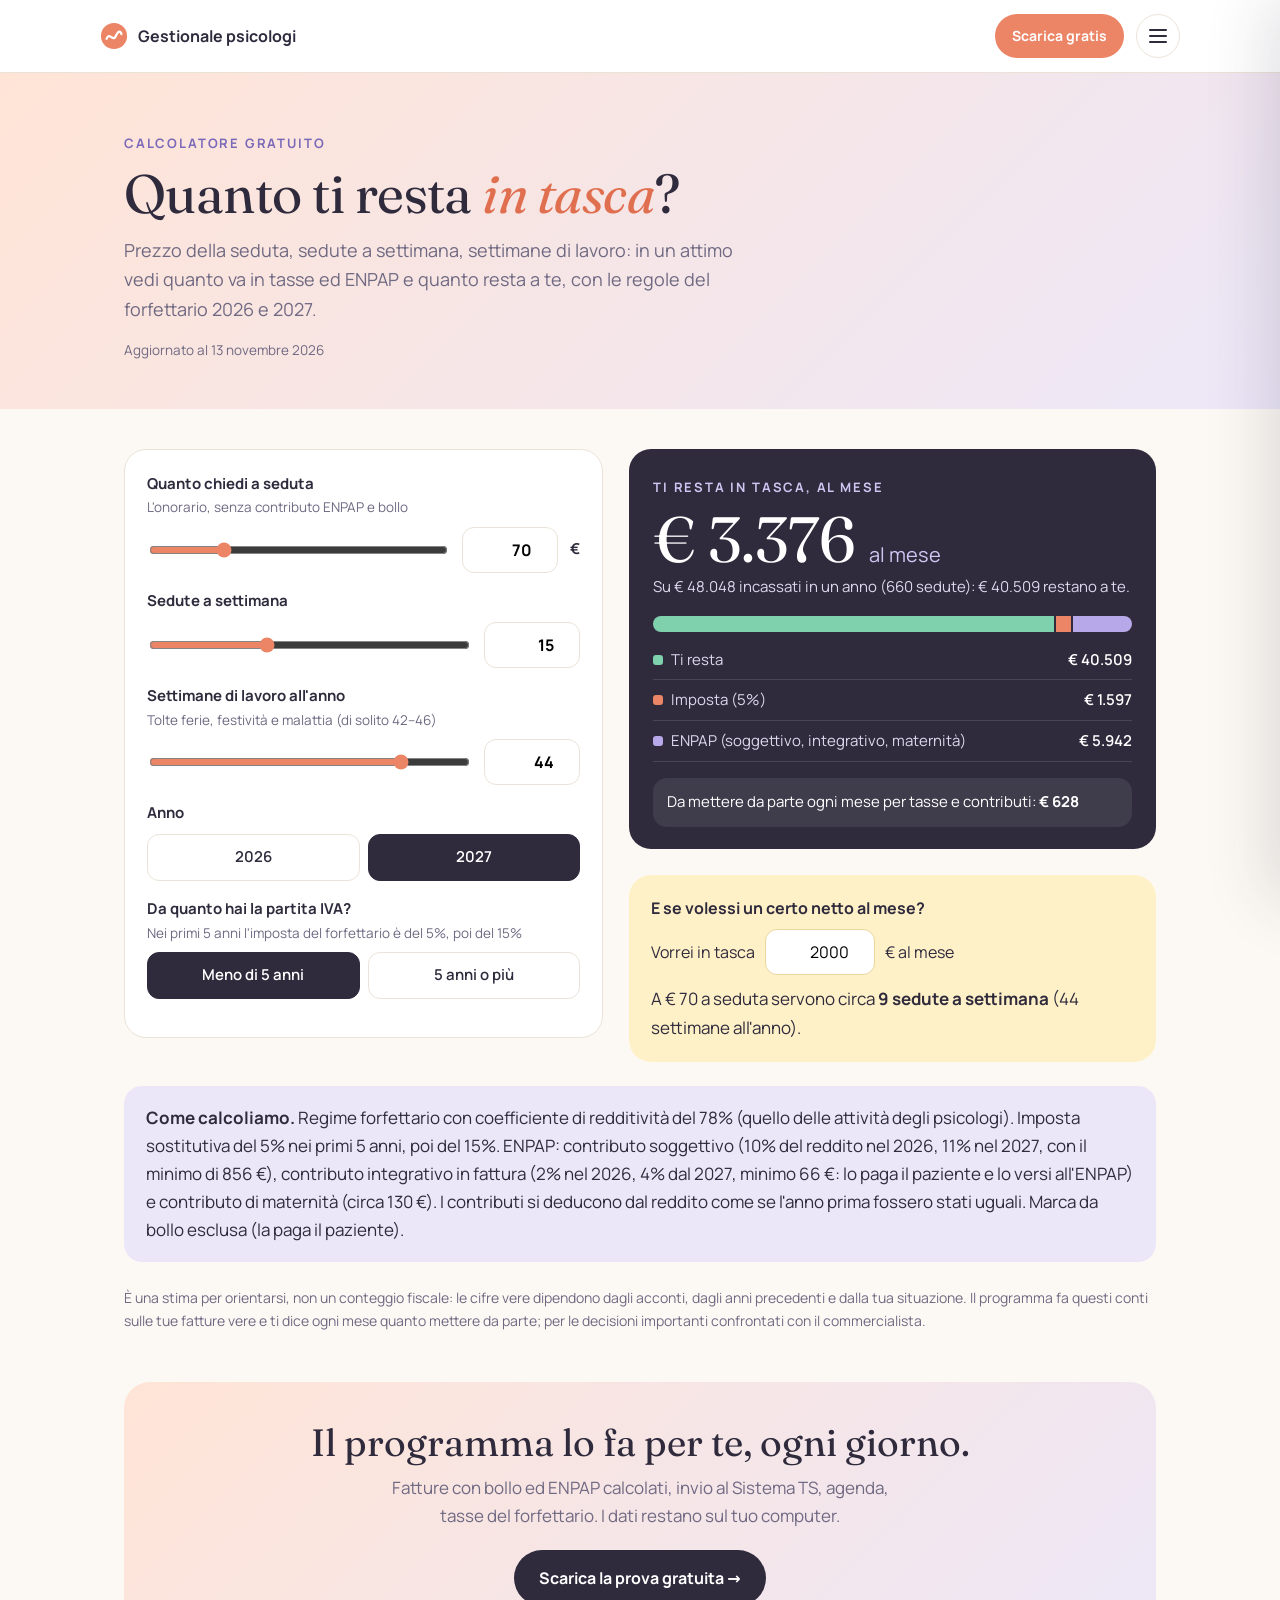
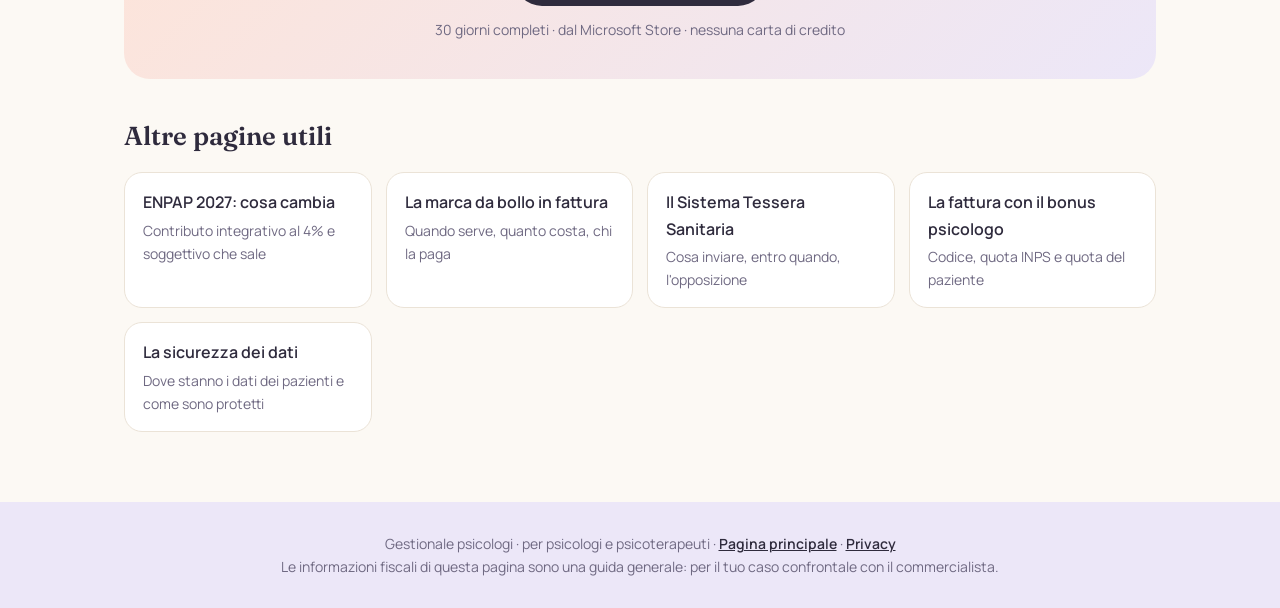
==== calcolatore.html @ 25205aee "Video, calcolatore, guide, sicurezza dei dati, bollino Microsoft Store" ====
<!doctype html>
<html lang="it">
<head>
<meta charset="utf-8">
<meta name="viewport" content="width=device-width, initial-scale=1">
<title>Quanto ti resta in tasca? Il calcolatore del forfettario per psicologi — Gestionale psicologi</title>
<meta name="description" content="Calcola in un minuto quanto ti resta al mese con il regime forfettario: imposta, ENPAP 2026 e 2027 (integrativo al 4%), da mettere da parte ogni mese.">
<link rel="canonical" href="https://paolocampanella1990-lab.github.io/calcolatore.html">
<meta property="og:type" content="article"><meta property="og:site_name" content="Gestionale psicologi"><meta property="og:locale" content="it_IT">
<meta property="og:title" content="Quanto ti resta in tasca? Il calcolatore del forfettario per psicologi"><meta property="og:description" content="Calcola in un minuto quanto ti resta al mese con il regime forfettario: imposta, ENPAP 2026 e 2027 (integrativo al 4%), da mettere da parte ogni mese.">
<meta property="og:url" content="https://paolocampanella1990-lab.github.io/calcolatore.html"><meta property="og:image" content="https://paolocampanella1990-lab.github.io/anteprima.jpg"><meta name="twitter:card" content="summary_large_image">
<link rel="icon" href="favicon.svg" type="image/svg+xml"><link rel="icon" href="favicon-32.png" sizes="32x32" type="image/png"><link rel="apple-touch-icon" href="apple-touch-icon.png">
<meta name="theme-color" content="#fcf9f4">
<script type="application/ld+json">{"@context": "https://schema.org", "@type": "WebApplication", "name": "Quanto ti resta in tasca? Il calcolatore del forfettario per psicologi", "description": "Calcola in un minuto quanto ti resta al mese con il regime forfettario: imposta, ENPAP 2026 e 2027 (integrativo al 4%), da mettere da parte ogni mese.", "inLanguage": "it-IT", "url": "https://paolocampanella1990-lab.github.io/calcolatore.html"}</script>
<style>
@font-face {
  font-family: 'Fraunces';
  font-style: italic;
  font-weight: 400;
  font-display: swap;
  src: url(fraunces-italic-latin-ext.woff2) format('woff2');
  unicode-range: U+0100-02BA, U+02BD-02C5, U+02C7-02CC, U+02CE-02D7, U+02DD-02FF, U+0304, U+0308, U+0329, U+1D00-1DBF, U+1E00-1E9F, U+1EF2-1EFF, U+2020, U+20A0-20AB, U+20AD-20C4, U+2113, U+2C60-2C7F, U+A720-A7FF;
}
@font-face {
  font-family: 'Fraunces';
  font-style: italic;
  font-weight: 400;
  font-display: swap;
  src: url(fraunces-italic-latin.woff2) format('woff2');
  unicode-range: U+0000-00FF, U+0131, U+0152-0153, U+02BB-02BC, U+02C6, U+02DA, U+02DC, U+0304, U+0308, U+0329, U+2000-206F, U+20AC, U+2122, U+2191, U+2193, U+2212, U+2215, U+FEFF, U+FFFD;
}
@font-face {
  font-family: 'Fraunces';
  font-style: italic;
  font-weight: 600;
  font-display: swap;
  src: url(fraunces-italic-latin-ext.woff2) format('woff2');
  unicode-range: U+0100-02BA, U+02BD-02C5, U+02C7-02CC, U+02CE-02D7, U+02DD-02FF, U+0304, U+0308, U+0329, U+1D00-1DBF, U+1E00-1E9F, U+1EF2-1EFF, U+2020, U+20A0-20AB, U+20AD-20C4, U+2113, U+2C60-2C7F, U+A720-A7FF;
}
@font-face {
  font-family: 'Fraunces';
  font-style: italic;
  font-weight: 600;
  font-display: swap;
  src: url(fraunces-italic-latin.woff2) format('woff2');
  unicode-range: U+0000-00FF, U+0131, U+0152-0153, U+02BB-02BC, U+02C6, U+02DA, U+02DC, U+0304, U+0308, U+0329, U+2000-206F, U+20AC, U+2122, U+2191, U+2193, U+2212, U+2215, U+FEFF, U+FFFD;
}
@font-face {
  font-family: 'Fraunces';
  font-style: normal;
  font-weight: 400;
  font-display: swap;
  src: url(fraunces-normal-latin-ext.woff2) format('woff2');
  unicode-range: U+0100-02BA, U+02BD-02C5, U+02C7-02CC, U+02CE-02D7, U+02DD-02FF, U+0304, U+0308, U+0329, U+1D00-1DBF, U+1E00-1E9F, U+1EF2-1EFF, U+2020, U+20A0-20AB, U+20AD-20C4, U+2113, U+2C60-2C7F, U+A720-A7FF;
}
@font-face {
  font-family: 'Fraunces';
  font-style: normal;
  font-weight: 400;
  font-display: swap;
  src: url(fraunces-normal-latin.woff2) format('woff2');
  unicode-range: U+0000-00FF, U+0131, U+0152-0153, U+02BB-02BC, U+02C6, U+02DA, U+02DC, U+0304, U+0308, U+0329, U+2000-206F, U+20AC, U+2122, U+2191, U+2193, U+2212, U+2215, U+FEFF, U+FFFD;
}
@font-face {
  font-family: 'Fraunces';
  font-style: normal;
  font-weight: 600;
  font-display: swap;
  src: url(fraunces-normal-latin-ext.woff2) format('woff2');
  unicode-range: U+0100-02BA, U+02BD-02C5, U+02C7-02CC, U+02CE-02D7, U+02DD-02FF, U+0304, U+0308, U+0329, U+1D00-1DBF, U+1E00-1E9F, U+1EF2-1EFF, U+2020, U+20A0-20AB, U+20AD-20C4, U+2113, U+2C60-2C7F, U+A720-A7FF;
}
@font-face {
  font-family: 'Fraunces';
  font-style: normal;
  font-weight: 600;
  font-display: swap;
  src: url(fraunces-normal-latin.woff2) format('woff2');
  unicode-range: U+0000-00FF, U+0131, U+0152-0153, U+02BB-02BC, U+02C6, U+02DA, U+02DC, U+0304, U+0308, U+0329, U+2000-206F, U+20AC, U+2122, U+2191, U+2193, U+2212, U+2215, U+FEFF, U+FFFD;
}
@font-face {
  font-family: 'Manrope';
  font-style: normal;
  font-weight: 400;
  font-display: swap;
  src: url(manrope-normal-latin-ext.woff2) format('woff2');
  unicode-range: U+0100-02BA, U+02BD-02C5, U+02C7-02CC, U+02CE-02D7, U+02DD-02FF, U+0304, U+0308, U+0329, U+1D00-1DBF, U+1E00-1E9F, U+1EF2-1EFF, U+2020, U+20A0-20AB, U+20AD-20C4, U+2113, U+2C60-2C7F, U+A720-A7FF;
}
@font-face {
  font-family: 'Manrope';
  font-style: normal;
  font-weight: 400;
  font-display: swap;
  src: url(manrope-normal-latin.woff2) format('woff2');
  unicode-range: U+0000-00FF, U+0131, U+0152-0153, U+02BB-02BC, U+02C6, U+02DA, U+02DC, U+0304, U+0308, U+0329, U+2000-206F, U+20AC, U+2122, U+2191, U+2193, U+2212, U+2215, U+FEFF, U+FFFD;
}
@font-face {
  font-family: 'Manrope';
  font-style: normal;
  font-weight: 500;
  font-display: swap;
  src: url(manrope-normal-latin-ext.woff2) format('woff2');
  unicode-range: U+0100-02BA, U+02BD-02C5, U+02C7-02CC, U+02CE-02D7, U+02DD-02FF, U+0304, U+0308, U+0329, U+1D00-1DBF, U+1E00-1E9F, U+1EF2-1EFF, U+2020, U+20A0-20AB, U+20AD-20C4, U+2113, U+2C60-2C7F, U+A720-A7FF;
}
@font-face {
  font-family: 'Manrope';
  font-style: normal;
  font-weight: 500;
  font-display: swap;
  src: url(manrope-normal-latin.woff2) format('woff2');
  unicode-range: U+0000-00FF, U+0131, U+0152-0153, U+02BB-02BC, U+02C6, U+02DA, U+02DC, U+0304, U+0308, U+0329, U+2000-206F, U+20AC, U+2122, U+2191, U+2193, U+2212, U+2215, U+FEFF, U+FFFD;
}
@font-face {
  font-family: 'Manrope';
  font-style: normal;
  font-weight: 600;
  font-display: swap;
  src: url(manrope-normal-latin-ext.woff2) format('woff2');
  unicode-range: U+0100-02BA, U+02BD-02C5, U+02C7-02CC, U+02CE-02D7, U+02DD-02FF, U+0304, U+0308, U+0329, U+1D00-1DBF, U+1E00-1E9F, U+1EF2-1EFF, U+2020, U+20A0-20AB, U+20AD-20C4, U+2113, U+2C60-2C7F, U+A720-A7FF;
}
@font-face {
  font-family: 'Manrope';
  font-style: normal;
  font-weight: 600;
  font-display: swap;
  src: url(manrope-normal-latin.woff2) format('woff2');
  unicode-range: U+0000-00FF, U+0131, U+0152-0153, U+02BB-02BC, U+02C6, U+02DA, U+02DC, U+0304, U+0308, U+0329, U+2000-206F, U+20AC, U+2122, U+2191, U+2193, U+2212, U+2215, U+FEFF, U+FFFD;
}
@font-face {
  font-family: 'Manrope';
  font-style: normal;
  font-weight: 700;
  font-display: swap;
  src: url(manrope-normal-latin-ext.woff2) format('woff2');
  unicode-range: U+0100-02BA, U+02BD-02C5, U+02C7-02CC, U+02CE-02D7, U+02DD-02FF, U+0304, U+0308, U+0329, U+1D00-1DBF, U+1E00-1E9F, U+1EF2-1EFF, U+2020, U+20A0-20AB, U+20AD-20C4, U+2113, U+2C60-2C7F, U+A720-A7FF;
}
@font-face {
  font-family: 'Manrope';
  font-style: normal;
  font-weight: 700;
  font-display: swap;
  src: url(manrope-normal-latin.woff2) format('woff2');
  unicode-range: U+0000-00FF, U+0131, U+0152-0153, U+02BB-02BC, U+02C6, U+02DA, U+02DC, U+0304, U+0308, U+0329, U+2000-206F, U+20AC, U+2122, U+2191, U+2193, U+2212, U+2215, U+FEFF, U+FFFD;
}


:root{--ink:#2f2b3d;--muted:#6f6982;--soft:#9a94ab;--paper:#fcf9f4;--panna:#f5efe6;--line:#ebe3d7;--lav:#ece7f8;--lav2:#ddd5f2;--pesca:#ffe4d6;--pesca2:#ffd2bd;--menta:#d9f1e7;--cielo:#dfedf9;--burro:#fff1c7;--filo:#ec8466;--filo2:#e06f50;--viola:#7a68b8;--verde:#2e8a66;
  --serif:'Fraunces',Georgia,serif;--sans:'Manrope',system-ui,-apple-system,'Segoe UI',sans-serif}
*{box-sizing:border-box}
body{margin:0;font-family:var(--sans);color:var(--ink);background:var(--paper);line-height:1.65;-webkit-font-smoothing:antialiased;overflow-x:hidden}
a{color:var(--filo2);font-weight:600}
.wrap{max-width:820px;margin:0 auto;padding:0 24px}
.largo{max-width:1080px}
header{border-bottom:1px solid var(--line);background:#fffffff0;position:sticky;top:0;z-index:40;backdrop-filter:blur(8px)}
.nav{display:flex;align-items:center;gap:12px;padding:14px 0}
.nav .logo{display:flex;align-items:center;gap:10px;text-decoration:none;color:var(--ink);font-weight:700;flex:1}
.btn{display:inline-flex;align-items:center;gap:10px;padding:14px 24px;border-radius:999px;font-weight:700;text-decoration:none;font-size:16px;border:1.5px solid transparent;transition:transform .2s,background .2s,box-shadow .2s;cursor:pointer;font-family:inherit}
.btn:hover{transform:translateY(-2px);box-shadow:0 10px 24px #2f2b3d1f}
.btn-filo{background:var(--filo);color:#fff}.btn-filo:hover{background:var(--filo2)}
.btn-ghost{border-color:var(--ink);color:var(--ink);background:#ffffff80}
.nav .btn{padding:9px 16px;font-size:14px}
.testa{padding:56px 0 34px;background:linear-gradient(135deg,var(--pesca),var(--lav))}
.eyebrow{font-size:13px;font-weight:700;letter-spacing:.14em;text-transform:uppercase;color:var(--viola)}
h1{font-family:var(--serif);font-weight:400;font-size:clamp(34px,5vw,54px);line-height:1.08;margin:10px 0 12px;letter-spacing:-.01em}
h1 em{color:var(--filo2)}
.testa p.sub{color:var(--muted);margin:0;font-size:18px;max-width:640px}
.agg{font-size:13.5px;color:var(--muted);margin-top:14px}
main{padding:34px 0 70px}
h2{font-family:var(--serif);font-weight:600;font-size:26px;line-height:1.2;margin:42px 0 10px}
h3{font-size:18px;margin:26px 0 6px}
p,li{color:#4a4560;font-size:17px}
ul,ol{padding-left:22px}
li{margin:7px 0}
.box{border-radius:18px;padding:18px 22px;margin:24px 0}
.box p{margin:0;color:var(--ink)}
.box.menta{background:var(--menta)}.box.lav{background:var(--lav)}.box.burro{background:var(--burro)}.box.pesca{background:var(--pesca)}.box.cielo{background:var(--cielo)}
.box b{color:var(--ink)}
.indice{background:#fff;border:1px solid var(--line);border-radius:18px;padding:16px 22px;margin:8px 0 10px}
.indice b{font-size:14px;color:var(--muted);text-transform:uppercase;letter-spacing:.08em}
.indice ol{margin:8px 0 0}.indice li{margin:3px 0;font-size:16px}
table{width:100%;border-collapse:collapse;margin:18px 0;font-size:16px;background:#fff;border-radius:14px;overflow:hidden;border:1px solid var(--line)}
th,td{padding:11px 14px;text-align:left;border-bottom:1px solid var(--line)}
th{background:var(--panna);font-size:14px}
td.n,th.n{text-align:right;white-space:nowrap}
.cta-fine{margin:50px 0 0;background:linear-gradient(135deg,var(--pesca),var(--lav));border-radius:26px;padding:38px 30px;text-align:center}
.cta-fine h2{margin:0 0 8px;font-weight:400;font-size:clamp(26px,3.6vw,38px)}
.cta-fine p{margin:0 auto 20px;max-width:520px;color:var(--muted)}
.cta-fine .btn{background:var(--ink);color:#fff}
.cta-fine small{display:block;margin-top:12px;color:var(--muted);font-size:14px}
.altre{display:grid;grid-template-columns:repeat(auto-fit,minmax(220px,1fr));gap:14px;margin-top:20px}
.altre a{display:block;background:#fff;border:1px solid var(--line);border-radius:18px;padding:16px 18px;text-decoration:none;color:var(--ink);transition:transform .15s,box-shadow .15s}
.altre a:hover{transform:translateY(-2px);box-shadow:0 12px 26px #2f2b3d14}
.altre a small{display:block;color:var(--muted);font-weight:400;font-size:14px;margin-top:3px}
.nota{font-size:14px;color:var(--muted)}
footer{background:var(--lav);color:var(--muted);font-size:14px;padding:30px 0;text-align:center}
footer a{color:var(--ink)}
@media(max-width:600px){.nav .btn{display:none}h2{font-size:23px}p,li{font-size:16px}table{font-size:14px}th,td{padding:9px 9px}td.n,th.n{white-space:normal}.wrap{padding:0 16px}}

.calc{display:grid;grid-template-columns:1fr 1.1fr;gap:26px;align-items:start;margin-top:6px}
.campi{background:#fff;border:1px solid var(--line);border-radius:22px;padding:22px}
.campi label{display:block;font-weight:700;font-size:15px;margin:0 0 16px}
.campi label small{display:block;font-weight:400;color:var(--muted);font-size:13.5px}
.campi .riga{display:flex;align-items:center;gap:12px;margin-top:8px}
.campi input[type=range]{flex:1;accent-color:var(--filo)}
.campi input[type=number]{width:96px;padding:9px 10px;border-radius:12px;border:1px solid var(--line);font:inherit;font-size:16px;text-align:right}
.campi select{width:100%;margin-top:8px;padding:10px 12px;border-radius:12px;border:1px solid var(--line);font:inherit;font-size:16px;background:#fff}
.scelte{display:flex;gap:8px;margin-top:8px;flex-wrap:wrap}
.scelte button{flex:1;padding:10px 12px;border-radius:12px;border:1px solid var(--line);background:#fff;font:inherit;font-weight:600;cursor:pointer;color:var(--ink)}
.scelte button.on{background:var(--ink);color:#fff;border-color:var(--ink)}
.ris{background:var(--ink);color:#fff;border-radius:22px;padding:24px 24px 22px}
.ris .eyebrow{color:#cfc6f2}
.ris .grande{font-family:var(--serif);font-size:clamp(44px,6vw,64px);line-height:1;margin:8px 0 4px}
.ris .grande small{font-size:20px;color:#cfc6f2;font-family:var(--sans)}
.ris p{color:#ddd8ee;margin:0 0 16px;font-size:15px}
.barra{display:flex;height:16px;border-radius:9px;overflow:hidden;gap:2px;margin:6px 0 16px}
.barra i{display:block;height:100%}
.voci{display:grid;gap:8px}
.voci div{display:flex;justify-content:space-between;gap:10px;font-size:15px;color:#ddd8ee;border-bottom:1px solid #ffffff1f;padding-bottom:7px}
.voci b{color:#fff;font-weight:600;white-space:nowrap}
.voci i{display:inline-block;width:10px;height:10px;border-radius:3px;margin-right:8px;vertical-align:0}
.accanto{margin-top:16px;background:#ffffff14;border-radius:14px;padding:12px 14px;font-size:15px;color:#fff}
.obiettivo{margin-top:26px;background:var(--burro);border-radius:22px;padding:20px 22px}
.obiettivo .riga{display:flex;gap:10px;align-items:center;flex-wrap:wrap;margin-top:8px}
.obiettivo input{width:110px;padding:9px 10px;border-radius:12px;border:1px solid #e9d79c;font:inherit;font-size:16px;text-align:right}
.obiettivo p{margin:10px 0 0;color:var(--ink)}
@media(max-width:820px){.calc{grid-template-columns:1fr}}

</style>
<link rel="stylesheet" href="comune.css?v=20261113b">
</head>
<body>
<header><div class="wrap largo nav"><a class="logo" href="./"><svg width="28" height="28" viewBox="0 0 30 30" aria-hidden="true"><circle cx="15" cy="15" r="14" fill="#ec8466"/><path d="M7 18c3-8 7 4 10-3s5-5 6-2" stroke="#fff" stroke-width="2.4" fill="none" stroke-linecap="round"/></svg><span>Gestionale psicologi</span></a><a class="btn btn-filo" href="./#prova" data-scarica>Scarica gratis</a></div></header>
<section class="testa"><div class="wrap largo">
  <span class="eyebrow">Calcolatore gratuito</span>
  <h1>Quanto ti resta <em>in tasca</em>?</h1>
  <p class="sub">Prezzo della seduta, sedute a settimana, settimane di lavoro: in un attimo vedi quanto va in tasse ed ENPAP e quanto resta a te, con le regole del forfettario 2026 e 2027.</p>
  <p class="agg">Aggiornato al 13 novembre 2026</p>
</div></section>
<main><div class="wrap largo">

<div class="calc">
  <div class="campi" id="campi">
    <label>Quanto chiedi a seduta<small>L'onorario, senza contributo ENPAP e bollo</small>
      <div class="riga"><input type="range" id="rImp" min="30" max="200" step="5" value="70"><input type="number" id="nImp" min="10" max="500" step="5" value="70"> €</div></label>
    <label>Sedute a settimana
      <div class="riga"><input type="range" id="rSet" min="1" max="40" step="1" value="15"><input type="number" id="nSet" min="1" max="60" step="1" value="15"></div></label>
    <label>Settimane di lavoro all'anno<small>Tolte ferie, festività e malattia (di solito 42–46)</small>
      <div class="riga"><input type="range" id="rSett" min="20" max="50" step="1" value="44"><input type="number" id="nSett" min="1" max="52" step="1" value="44"></div></label>
    <label>Anno
      <div class="scelte" id="anno"><button type="button" data-v="2026">2026</button><button type="button" data-v="2027" class="on">2027</button></div></label>
    <label>Da quanto hai la partita IVA?<small>Nei primi 5 anni l'imposta del forfettario è del 5%, poi del 15%</small>
      <div class="scelte" id="anni"><button type="button" data-v="5" class="on">Meno di 5 anni</button><button type="button" data-v="15">5 anni o più</button></div></label>
  </div>
  <div>
    <div class="ris" aria-live="polite">
      <span class="eyebrow">Ti resta in tasca, al mese</span>
      <div class="grande" id="oMese">–</div>
      <p id="oAnno"></p>
      <div class="barra" id="oBarra"></div>
      <div class="voci" id="oVoci"></div>
      <div class="accanto" id="oParte"></div>
    </div>
    <div class="obiettivo">
      <b>E se volessi un certo netto al mese?</b>
      <div class="riga">Vorrei in tasca <input type="number" id="nObi" min="100" max="20000" step="50" value="2000"> € al mese</div>
      <p id="oObi"></p>
    </div>
  </div>
</div>

<div class="box lav"><p><b>Come calcoliamo.</b> Regime forfettario con coefficiente di redditività del 78% (quello delle attività degli psicologi). Imposta sostitutiva del 5% nei primi 5 anni, poi del 15%. ENPAP: contributo soggettivo (10% del reddito nel 2026, 11% nel 2027, con il minimo di 856 €), contributo integrativo in fattura (2% nel 2026, 4% dal 2027, minimo 66 €: lo paga il paziente e lo versi all'ENPAP) e contributo di maternità (circa 130 €). I contributi si deducono dal reddito come se l'anno prima fossero stati uguali. Marca da bollo esclusa (la paga il paziente).</p></div>
<p class="nota">È una stima per orientarsi, non un conteggio fiscale: le cifre vere dipendono dagli acconti, dagli anni precedenti e dalla tua situazione. Il programma fa questi conti sulle tue fatture vere e ti dice ogni mese quanto mettere da parte; per le decisioni importanti confrontati con il commercialista.</p>

<section class="cta-fine">
  <h2>Il programma lo fa per te, ogni giorno.</h2>
  <p>Fatture con bollo ed ENPAP calcolati, invio al Sistema TS, agenda, tasse del forfettario. I dati restano sul tuo computer.</p>
  <a class="btn" href="./#prova" data-scarica>Scarica la prova gratuita →</a>
  <small>30 giorni completi · dal Microsoft Store · nessuna carta di credito</small>
</section>
<h2>Altre pagine utili</h2>
<div class="altre"><a href="guida-enpap-2027.html">ENPAP 2027: cosa cambia<small>Contributo integrativo al 4% e soggettivo che sale</small></a><a href="guida-marca-da-bollo.html">La marca da bollo in fattura<small>Quando serve, quanto costa, chi la paga</small></a><a href="guida-sistema-ts.html">Il Sistema Tessera Sanitaria<small>Cosa inviare, entro quando, l'opposizione</small></a><a href="guida-bonus-psicologo.html">La fattura con il bonus psicologo<small>Codice, quota INPS e quota del paziente</small></a><a href="sicurezza.html">La sicurezza dei dati<small>Dove stanno i dati dei pazienti e come sono protetti</small></a></div>
</div></main>
<footer><div class="wrap">Gestionale psicologi · per psicologi e psicoterapeuti · <a href="./">Pagina principale</a> · <a href="privacy.html">Privacy</a><br>Le informazioni fiscali di questa pagina sono una guida generale: per il tuo caso confrontale con il commercialista.</div></footer>
<script>
(() => {
  const MIN = { sogg: 856, integr: 66 }, MAT = 130, COEFF = .78;
  const st = { anno: 2027, aliq: 5 };
  const $ = id => document.getElementById(id);
  const eur = v => '€ ' + String(Math.round(v)).replace(/\B(?=(\d{3})+(?!\d))/g, '.');
  function simula(onorari) {
    const ps = st.anno >= 2027 ? .11 : .10, pi = st.anno >= 2027 ? .04 : .02, R = onorari * COEFF;
    const sogg = onorari > 0 ? Math.max(MIN.sogg, R * ps) : 0, integr = onorari > 0 ? Math.max(MIN.integr, onorari * pi) : 0, mat = onorari > 0 ? MAT : 0;
    const imposta = Math.max(0, (R - sogg - mat) * st.aliq / 100), cassa = onorari * pi;
    return { onorari, cassa, imposta, sogg, integr, mat, netto: onorari + cassa - imposta - sogg - integr - mat };
  }
  const leggi = () => ({ imp: +$('nImp').value || 0, set: +$('nSet').value || 0, sett: +$('nSett').value || 0, obi: +$('nObi').value || 0 });
  function aggiorna() {
    const v = leggi(), r = simula(v.imp * v.set * v.sett), inc = r.onorari + r.cassa;
    $('oMese').innerHTML = eur(r.netto / 12) + ' <small>al mese</small>';
    $('oAnno').textContent = `Su ${eur(inc)} incassati in un anno (${v.set * v.sett} sedute): ${eur(r.netto)} restano a te.`;
    const parti = [['#7fd1ae', 'Ti resta', r.netto], ['#ec8466', 'Imposta (' + st.aliq + '%)', r.imposta], ['#b7a8ea', 'ENPAP (soggettivo, integrativo, maternità)', r.sogg + r.integr + r.mat]];
    const tot = Math.max(1, parti.reduce((s, p) => s + Math.max(0, p[2]), 0));
    $('oBarra').innerHTML = parti.map(p => `<i style="width:${Math.max(0, p[2]) / tot * 100}%;background:${p[0]}"></i>`).join('');
    $('oVoci').innerHTML = parti.map(p => `<div><span><i style="background:${p[0]}"></i>${p[1]}</span><b>${eur(p[2])}</b></div>`).join('');
    $('oParte').innerHTML = `Da mettere da parte ogni mese per tasse e contributi: <b>${eur((r.imposta + r.sogg + r.integr + r.mat) / 12)}</b>`;
    // obiettivo: sedute a settimana che servono
    let n = null; for (let k = 1; k <= 60; k++) if (simula(v.imp * k * v.sett).netto / 12 >= v.obi) { n = k; break; }
    $('oObi').innerHTML = !v.obi ? '' : n ? `A ${eur(v.imp)} a seduta servono circa <b>${n} sedute a settimana</b> (${v.sett} settimane all'anno).` : `Con ${eur(v.imp)} a seduta non basta: prova ad alzare l'onorario o le settimane di lavoro.`;
  }
  [['rImp', 'nImp'], ['rSet', 'nSet'], ['rSett', 'nSett']].forEach(([a, b]) => {
    $(a).addEventListener('input', () => { $(b).value = $(a).value; aggiorna(); });
    $(b).addEventListener('input', () => { $(a).value = $(b).value; aggiorna(); });
  });
  $('nObi').addEventListener('input', aggiorna);
  [['anno', 'anno'], ['anni', 'aliq']].forEach(([id, k]) => $(id).querySelectorAll('button').forEach(b => b.addEventListener('click', () => {
    $(id).querySelectorAll('button').forEach(x => x.classList.toggle('on', x === b)); st[k] = +b.dataset.v; aggiorna(); })));
  aggiorna();
})();
</script>
<script src="comune.js?v=20261113b"></script>
</body>
</html>
---- comune.css ----
/* Parti comuni a tutte le pagine del sito: menu a tre lineette e modulo prima del download. */

/* ---------- menu a tre lineette ---------- */
.hamb{flex:none;width:44px;height:44px;border-radius:50%;border:1px solid var(--line);background:#ffffffcc;display:grid;place-content:center;gap:4px;cursor:pointer;padding:0}
.hamb span{display:block;width:18px;height:2px;border-radius:2px;background:var(--ink)}
.menu-sfondo{position:fixed;inset:0;background:#2f2b3d59;backdrop-filter:blur(3px);z-index:90;opacity:0;pointer-events:none;transition:opacity .25s}
.menu-pannello{position:fixed;top:0;right:0;bottom:0;width:min(420px,92vw);background:var(--paper);z-index:91;transform:translateX(102%);transition:transform .35s cubic-bezier(.2,.8,.2,1);box-shadow:-20px 0 60px #2f2b3d26;display:flex;flex-direction:column;overflow-y:auto}
body.menu-aperto .menu-sfondo{opacity:1;pointer-events:auto}
body.menu-aperto .menu-pannello{transform:none}
body.menu-aperto{overflow:hidden}
.menu-testa{display:flex;align-items:center;justify-content:space-between;padding:18px 22px;border-bottom:1px solid var(--line)}
.menu-testa b{font-family:var(--serif);font-weight:600;font-size:20px}
.menu-chiudi{width:40px;height:40px;border-radius:50%;border:0;background:var(--lav);color:var(--viola);font-size:24px;cursor:pointer;line-height:1}
.menu-voci{padding:10px 14px}
.menu-voci a{display:block;padding:13px 12px;border-radius:14px;text-decoration:none;color:var(--ink)}
.menu-voci a:hover{background:#fff}
.menu-voci a b{display:block;font-size:17px}
.menu-voci a small{display:block;color:var(--muted);font-size:13.5px;margin-top:1px}
.menu-funzioni{padding:6px 26px 4px}
.menu-funzioni .eyebrow{font-size:12px}
.menu-funzioni div{display:flex;flex-wrap:wrap;gap:8px;margin-top:10px}
.menu-funzioni a{font-size:14px;font-weight:600;text-decoration:none;color:var(--ink);background:#fff;border:1px solid var(--line);border-radius:999px;padding:7px 13px}
.menu-funzioni a:hover{border-color:var(--pesca2);background:var(--pesca)}
.menu-piede{margin-top:auto;padding:20px 26px 28px;display:grid;gap:10px}
.menu-piede .btn{justify-content:center}
.menu-piede a.link{color:var(--muted);text-align:center;font-size:14.5px}

/* ---------- finestre (modulo di download e "come preferisci scriverci") ---------- */
dialog.scelta{border:0;border-radius:26px;padding:34px 30px 24px;max-width:540px;width:calc(100% - 32px);background:var(--paper);color:var(--ink);box-shadow:0 40px 90px #2f2b3d40}
dialog.scelta::backdrop{background:#2f2b3d59;backdrop-filter:blur(3px)}
dialog.scelta h3{font-family:var(--serif);font-weight:400;font-size:32px;line-height:1.1;margin:8px 0 8px}
dialog.scelta .sotto{color:var(--muted);margin:0 0 20px;font-size:16px}
dialog.scelta .chiudi{position:absolute;top:14px;right:16px;width:38px;height:38px;border-radius:50%;border:0;background:var(--lav);color:var(--viola);font-size:24px;cursor:pointer;line-height:1}
dialog.scelta .nota{font-size:13px;color:var(--muted);margin:16px 0 0;text-align:center}
dialog.scelta .nota a{color:var(--ink);font-weight:600}

/* ---------- modulo ---------- */
.modulo .campi{display:grid;grid-template-columns:1fr 1fr;gap:12px}
.modulo label.c{display:block;font-size:14px;font-weight:600}
.modulo label.c.tutta{grid-column:1/-1}
.modulo label.c small{font-weight:400;color:var(--muted)}
.modulo input[type=text],.modulo input[type=email],.modulo select{display:block;width:100%;margin-top:5px;padding:12px 14px;border-radius:12px;border:1px solid var(--line);background:#fff;font:inherit;font-size:16px;color:var(--ink)}
.modulo input:focus,.modulo select:focus{outline:2px solid var(--pesca2);border-color:var(--filo)}
.modulo .hp{position:absolute;left:-9999px;width:1px;height:1px;opacity:0}
.modulo .consenso{display:flex;gap:10px;align-items:flex-start;margin:16px 0 4px;font-size:14.5px;color:var(--muted)}
.modulo .consenso input{width:20px;height:20px;margin-top:1px;flex:none;accent-color:var(--filo)}
.modulo .consenso a{color:var(--ink);font-weight:600}
.modulo .errore{background:#fde8e4;color:#9b3a26;border-radius:12px;padding:10px 14px;font-size:14px;margin:12px 0 0}
.modulo .btn{width:100%;justify-content:center;margin-top:16px;cursor:pointer;border:0;font:inherit;font-weight:700}
.modulo .btn[disabled]{opacity:.6;cursor:wait}
.grazie ol{padding-left:20px;margin:6px 0 16px;color:var(--muted)}
.grazie ol li{margin:8px 0}
.grazie ol b{color:var(--ink)}
.grazie .btn{width:100%;justify-content:center}
.grazie [hidden]{display:none!important}
.grazie .g-alt{margin:12px 0 4px;font-size:14.5px;color:var(--muted)}
.grazie .g-alt summary{cursor:pointer;color:var(--ink);font-weight:600}
.grazie .g-alt p{margin:8px 0 0}
.grazie .g-alt a{color:var(--ink);font-weight:600}
.grazie .telefono{background:var(--menta);border-radius:14px;padding:12px 16px;font-size:15px;margin:0 0 14px}
@media(max-width:560px){.modulo .campi{grid-template-columns:1fr}dialog.scelta{padding:30px 20px 20px}dialog.scelta h3{font-size:27px}}
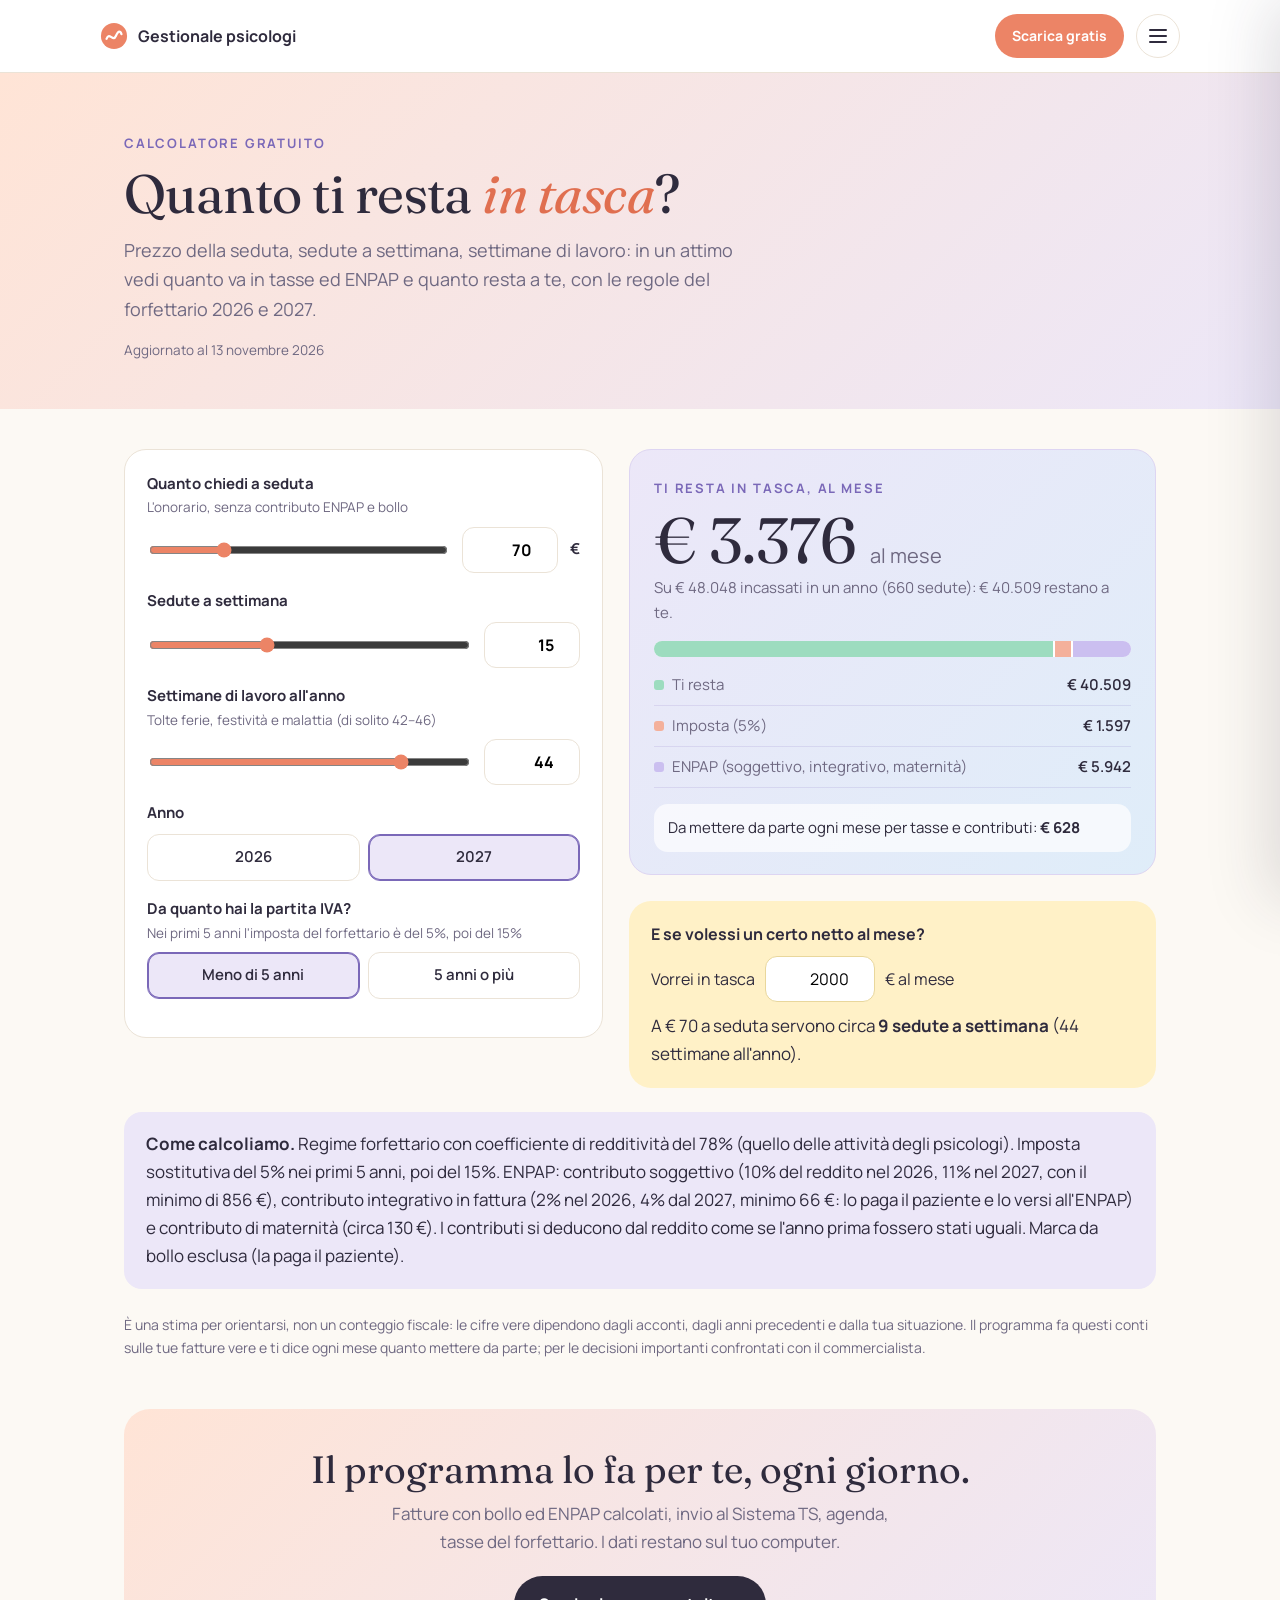
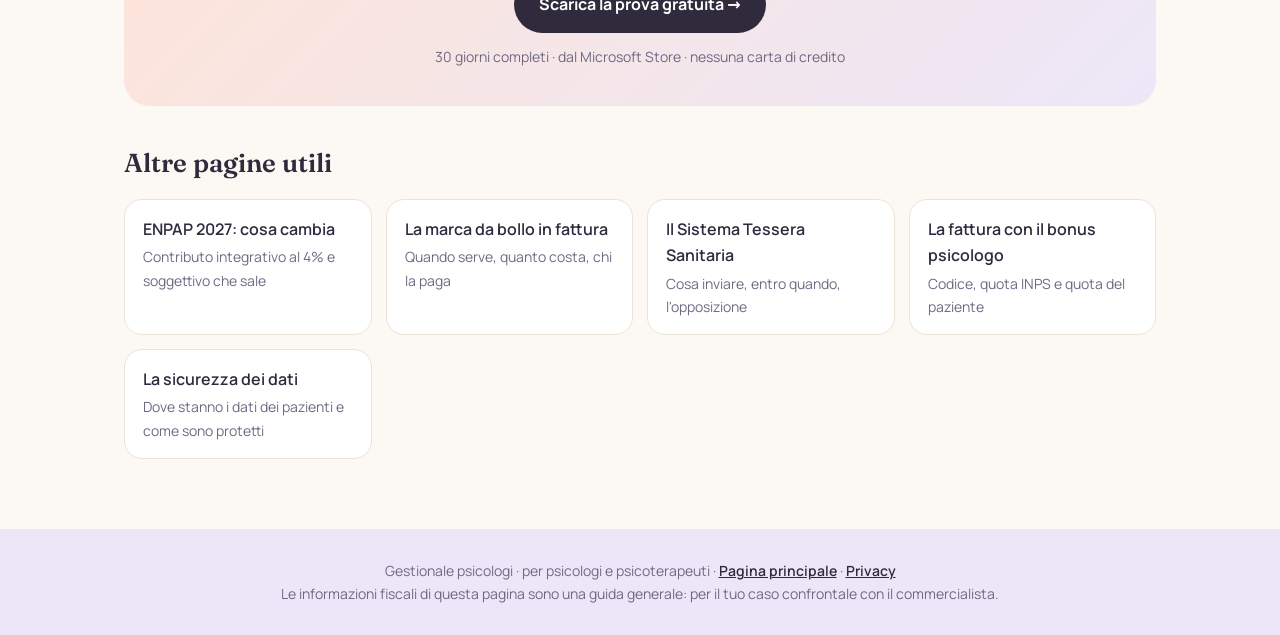
==== commit f69f6df8: "Ritocchi: fascia novità, pulsante Microsoft Store, calcolatore pastello" ====
--- a/calcolatore.html
+++ b/calcolatore.html
@@ -205,19 +205,19 @@
 .campi select{width:100%;margin-top:8px;padding:10px 12px;border-radius:12px;border:1px solid var(--line);font:inherit;font-size:16px;background:#fff}
 .scelte{display:flex;gap:8px;margin-top:8px;flex-wrap:wrap}
 .scelte button{flex:1;padding:10px 12px;border-radius:12px;border:1px solid var(--line);background:#fff;font:inherit;font-weight:600;cursor:pointer;color:var(--ink)}
-.scelte button.on{background:var(--ink);color:#fff;border-color:var(--ink)}
-.ris{background:var(--ink);color:#fff;border-radius:22px;padding:24px 24px 22px}
-.ris .eyebrow{color:#cfc6f2}
+.scelte button.on{background:var(--lav);color:var(--ink);border-color:var(--viola);box-shadow:inset 0 0 0 1px var(--viola)}
+.ris{background:linear-gradient(135deg,var(--lav),var(--cielo));color:var(--ink);border:1px solid var(--lav2);border-radius:22px;padding:24px 24px 22px}
+.ris .eyebrow{color:var(--viola)}
 .ris .grande{font-family:var(--serif);font-size:clamp(44px,6vw,64px);line-height:1;margin:8px 0 4px}
-.ris .grande small{font-size:20px;color:#cfc6f2;font-family:var(--sans)}
-.ris p{color:#ddd8ee;margin:0 0 16px;font-size:15px}
-.barra{display:flex;height:16px;border-radius:9px;overflow:hidden;gap:2px;margin:6px 0 16px}
+.ris .grande small{font-size:20px;color:var(--muted);font-family:var(--sans)}
+.ris p{color:var(--muted);margin:0 0 16px;font-size:15px}
+.barra{display:flex;height:16px;border-radius:9px;overflow:hidden;gap:2px;margin:6px 0 16px;background:#fff}
 .barra i{display:block;height:100%}
 .voci{display:grid;gap:8px}
-.voci div{display:flex;justify-content:space-between;gap:10px;font-size:15px;color:#ddd8ee;border-bottom:1px solid #ffffff1f;padding-bottom:7px}
-.voci b{color:#fff;font-weight:600;white-space:nowrap}
+.voci div{display:flex;justify-content:space-between;gap:10px;font-size:15px;color:var(--muted);border-bottom:1px solid #7a68b826;padding-bottom:7px}
+.voci b{color:var(--ink);font-weight:600;white-space:nowrap}
 .voci i{display:inline-block;width:10px;height:10px;border-radius:3px;margin-right:8px;vertical-align:0}
-.accanto{margin-top:16px;background:#ffffff14;border-radius:14px;padding:12px 14px;font-size:15px;color:#fff}
+.accanto{margin-top:16px;background:#ffffffb3;border-radius:14px;padding:12px 14px;font-size:15px;color:var(--ink)}
 .obiettivo{margin-top:26px;background:var(--burro);border-radius:22px;padding:20px 22px}
 .obiettivo .riga{display:flex;gap:10px;align-items:center;flex-wrap:wrap;margin-top:8px}
 .obiettivo input{width:110px;padding:9px 10px;border-radius:12px;border:1px solid #e9d79c;font:inherit;font-size:16px;text-align:right}
@@ -297,7 +297,7 @@
     const v = leggi(), r = simula(v.imp * v.set * v.sett), inc = r.onorari + r.cassa;
     $('oMese').innerHTML = eur(r.netto / 12) + ' <small>al mese</small>';
     $('oAnno').textContent = `Su ${eur(inc)} incassati in un anno (${v.set * v.sett} sedute): ${eur(r.netto)} restano a te.`;
-    const parti = [['#7fd1ae', 'Ti resta', r.netto], ['#ec8466', 'Imposta (' + st.aliq + '%)', r.imposta], ['#b7a8ea', 'ENPAP (soggettivo, integrativo, maternità)', r.sogg + r.integr + r.mat]];
+    const parti = [['#9ddcbf', 'Ti resta', r.netto], ['#f4b09b', 'Imposta (' + st.aliq + '%)', r.imposta], ['#cbbff0', 'ENPAP (soggettivo, integrativo, maternità)', r.sogg + r.integr + r.mat]];
     const tot = Math.max(1, parti.reduce((s, p) => s + Math.max(0, p[2]), 0));
     $('oBarra').innerHTML = parti.map(p => `<i style="width:${Math.max(0, p[2]) / tot * 100}%;background:${p[0]}"></i>`).join('');
     $('oVoci').innerHTML = parti.map(p => `<div><span><i style="background:${p[0]}"></i>${p[1]}</span><b>${eur(p[2])}</b></div>`).join('');
